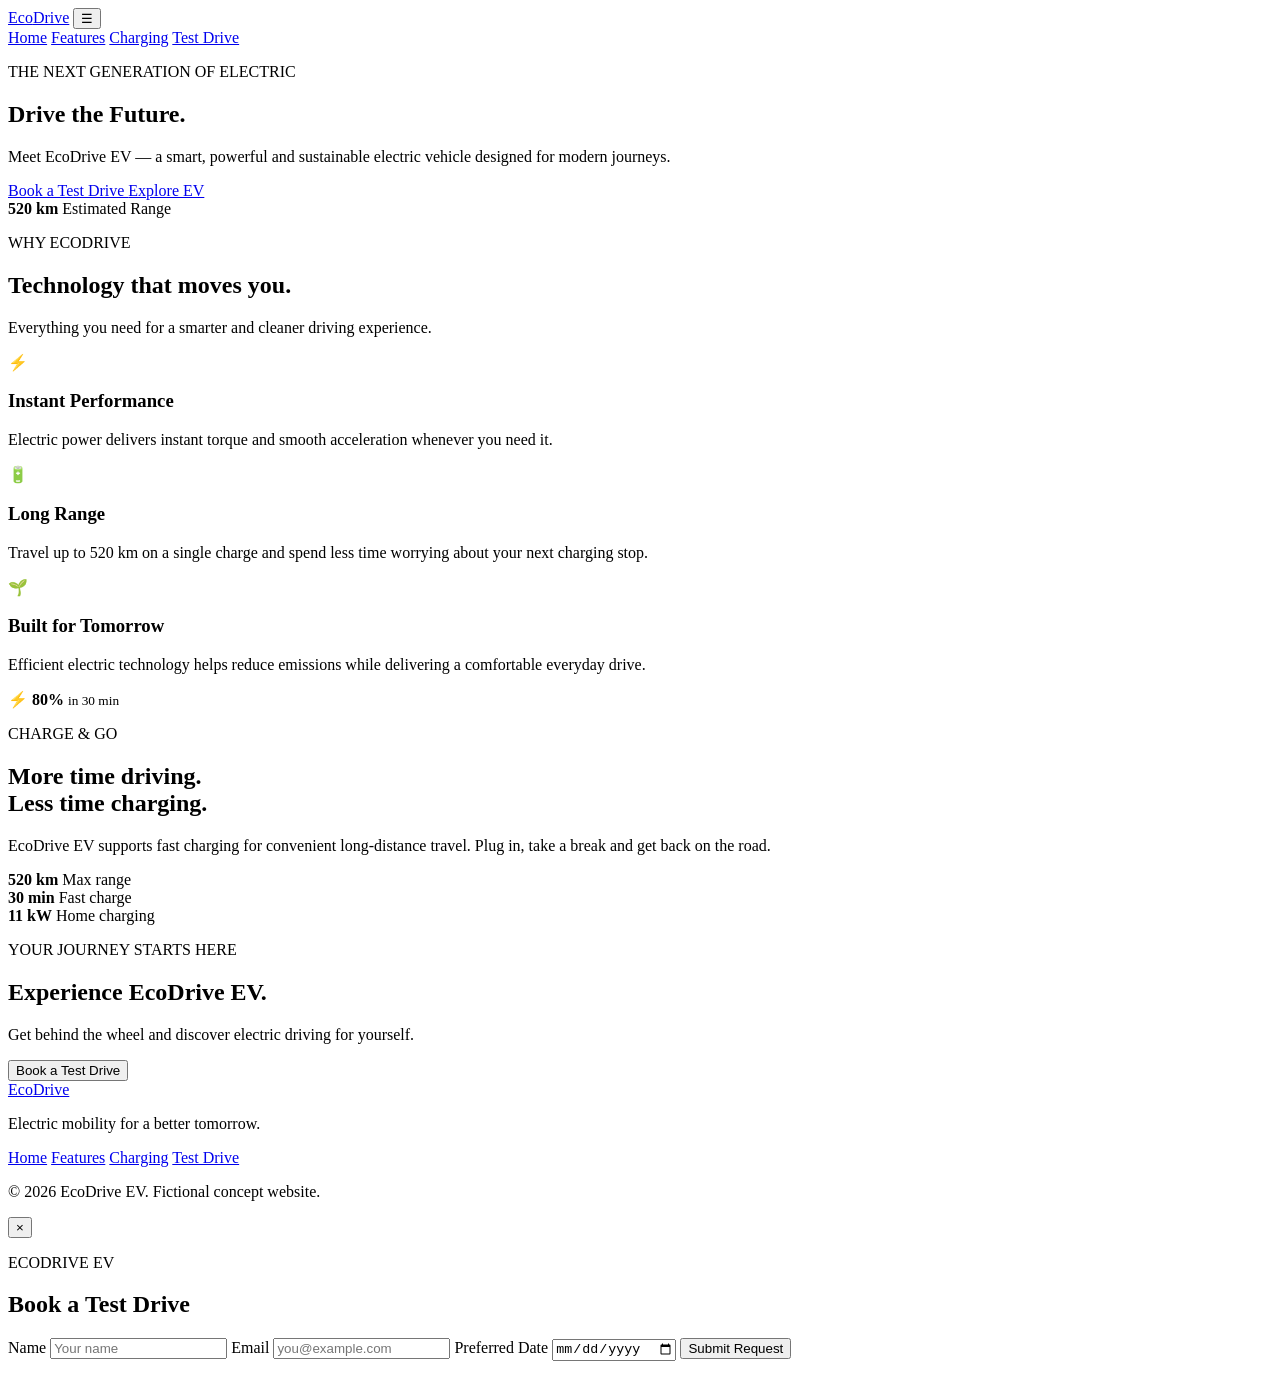
==== index.html @ e0f7246c "Add index.html for EcoDrive EV website This commit adds a new HTML file for the EcoDrive EV website," ====
<!DOCTYPE html>
<html lang="en">
<head>
  <meta charset="UTF-8">
  <meta name="viewport" content="width=device-width, initial-scale=1.0">

  <title>EcoDrive EV | Drive the Future</title>
  <meta name="description" content="EcoDrive EV — a fictional electric vehicle built for the future.">

  <link rel="stylesheet" href="style.css">
</head>

<body>

  <!-- Navigation -->
  <header class="navbar">
    <div class="container nav-container">
      <a href="#" class="logo">Eco<span>Drive</span></a>

      <button class="menu-toggle" id="menuToggle" aria-label="Toggle navigation">
        ☰
      </button>

      <nav id="navMenu">
        <a href="#home">Home</a>
        <a href="#features">Features</a>
        <a href="#charging">Charging</a>
        <a href="#test-drive">Test Drive</a>
      </nav>
    </div>
  </header>


  <!-- Hero Section -->
  <main>

    <section class="hero" id="home">
      <div class="container hero-content">

        <div class="hero-text">
          <p class="eyebrow">THE NEXT GENERATION OF ELECTRIC</p>

          <h1>
            Drive the
            <span>Future.</span>
          </h1>

          <p class="hero-description">
            Meet EcoDrive EV — a smart, powerful and sustainable electric
            vehicle designed for modern journeys.
          </p>

          <div class="hero-buttons">
            <a href="#test-drive" class="btn btn-primary">
              Book a Test Drive
            </a>

            <a href="#features" class="btn btn-secondary">
              Explore EV
            </a>
          </div>
        </div>

        <div class="car-card">
          <div class="car-glow"></div>
          <div class="car">
            <div class="car-roof"></div>
            <div class="car-window"></div>
            <div class="car-body"></div>
            <div class="wheel wheel-left"></div>
            <div class="wheel wheel-right"></div>
            <div class="headlight"></div>
          </div>

          <div class="range-badge">
            <strong>520 km</strong>
            <span>Estimated Range</span>
          </div>
        </div>

      </div>
    </section>


    <!-- Features -->
    <section class="features section" id="features">
      <div class="container">

        <div class="section-heading">
          <p class="eyebrow">WHY ECODRIVE</p>
          <h2>Technology that moves you.</h2>
          <p>
            Everything you need for a smarter and cleaner driving experience.
          </p>
        </div>

        <div class="feature-grid">

          <article class="feature-card">
            <div class="feature-icon">⚡</div>
            <h3>Instant Performance</h3>
            <p>
              Electric power delivers instant torque and smooth acceleration
              whenever you need it.
            </p>
          </article>

          <article class="feature-card">
            <div class="feature-icon">🔋</div>
            <h3>Long Range</h3>
            <p>
              Travel up to 520 km on a single charge and spend less time
              worrying about your next charging stop.
            </p>
          </article>

          <article class="feature-card">
            <div class="feature-icon">🌱</div>
            <h3>Built for Tomorrow</h3>
            <p>
              Efficient electric technology helps reduce emissions while
              delivering a comfortable everyday drive.
            </p>
          </article>

        </div>
      </div>
    </section>


    <!-- Charging Section -->
    <section class="charging section" id="charging">
      <div class="container charging-container">

        <div class="charging-visual">
          <div class="charging-circle">
            <span class="charging-icon">⚡</span>
            <strong>80%</strong>
            <small>in 30 min</small>
          </div>
        </div>

        <div class="charging-content">
          <p class="eyebrow">CHARGE & GO</p>

          <h2>More time driving.<br>Less time charging.</h2>

          <p>
            EcoDrive EV supports fast charging for convenient long-distance
            travel. Plug in, take a break and get back on the road.
          </p>

          <div class="charging-stats">
            <div>
              <strong>520 km</strong>
              <span>Max range</span>
            </div>

            <div>
              <strong>30 min</strong>
              <span>Fast charge</span>
            </div>

            <div>
              <strong>11 kW</strong>
              <span>Home charging</span>
            </div>
          </div>
        </div>

      </div>
    </section>


    <!-- Test Drive CTA -->
    <section class="test-drive section" id="test-drive">
      <div class="container test-drive-box">

        <div>
          <p class="eyebrow">YOUR JOURNEY STARTS HERE</p>
          <h2>Experience EcoDrive EV.</h2>
          <p>
            Get behind the wheel and discover electric driving for yourself.
          </p>
        </div>

        <button class="btn btn-light" id="testDriveBtn">
          Book a Test Drive
        </button>

      </div>
    </section>

  </main>


  <!-- Footer -->
  <footer class="footer">
    <div class="container footer-container">

      <div>
        <a href="#" class="logo">Eco<span>Drive</span></a>
        <p>Electric mobility for a better tomorrow.</p>
      </div>

      <div class="footer-links">
        <a href="#home">Home</a>
        <a href="#features">Features</a>
        <a href="#charging">Charging</a>
        <a href="#test-drive">Test Drive</a>
      </div>

      <p class="copyright">
        © 2026 EcoDrive EV. Fictional concept website.
      </p>

    </div>
  </footer>


  <!-- Test Drive Modal -->
  <div class="modal" id="testDriveModal">
    <div class="modal-content">

      <button class="modal-close" id="modalClose" aria-label="Close">
        ×
      </button>

      <p class="eyebrow">ECODRIVE EV</p>
      <h2>Book a Test Drive</h2>

      <form id="testDriveForm">

        <label for="name">Name</label>
        <input type="text" id="name" placeholder="Your name" required>

        <label for="email">Email</label>
        <input type="email" id="email" placeholder="you@example.com" required>

        <label for="date">Preferred Date</label>
        <input type="date" id="date" required>

        <button type="submit" class="btn btn-primary">
          Submit Request
        </button>

      </form>

      <p id="formMessage" class="form-message"></p>

    </div>
  </div>


  <script src="script.js"></script>
</body>
</html>
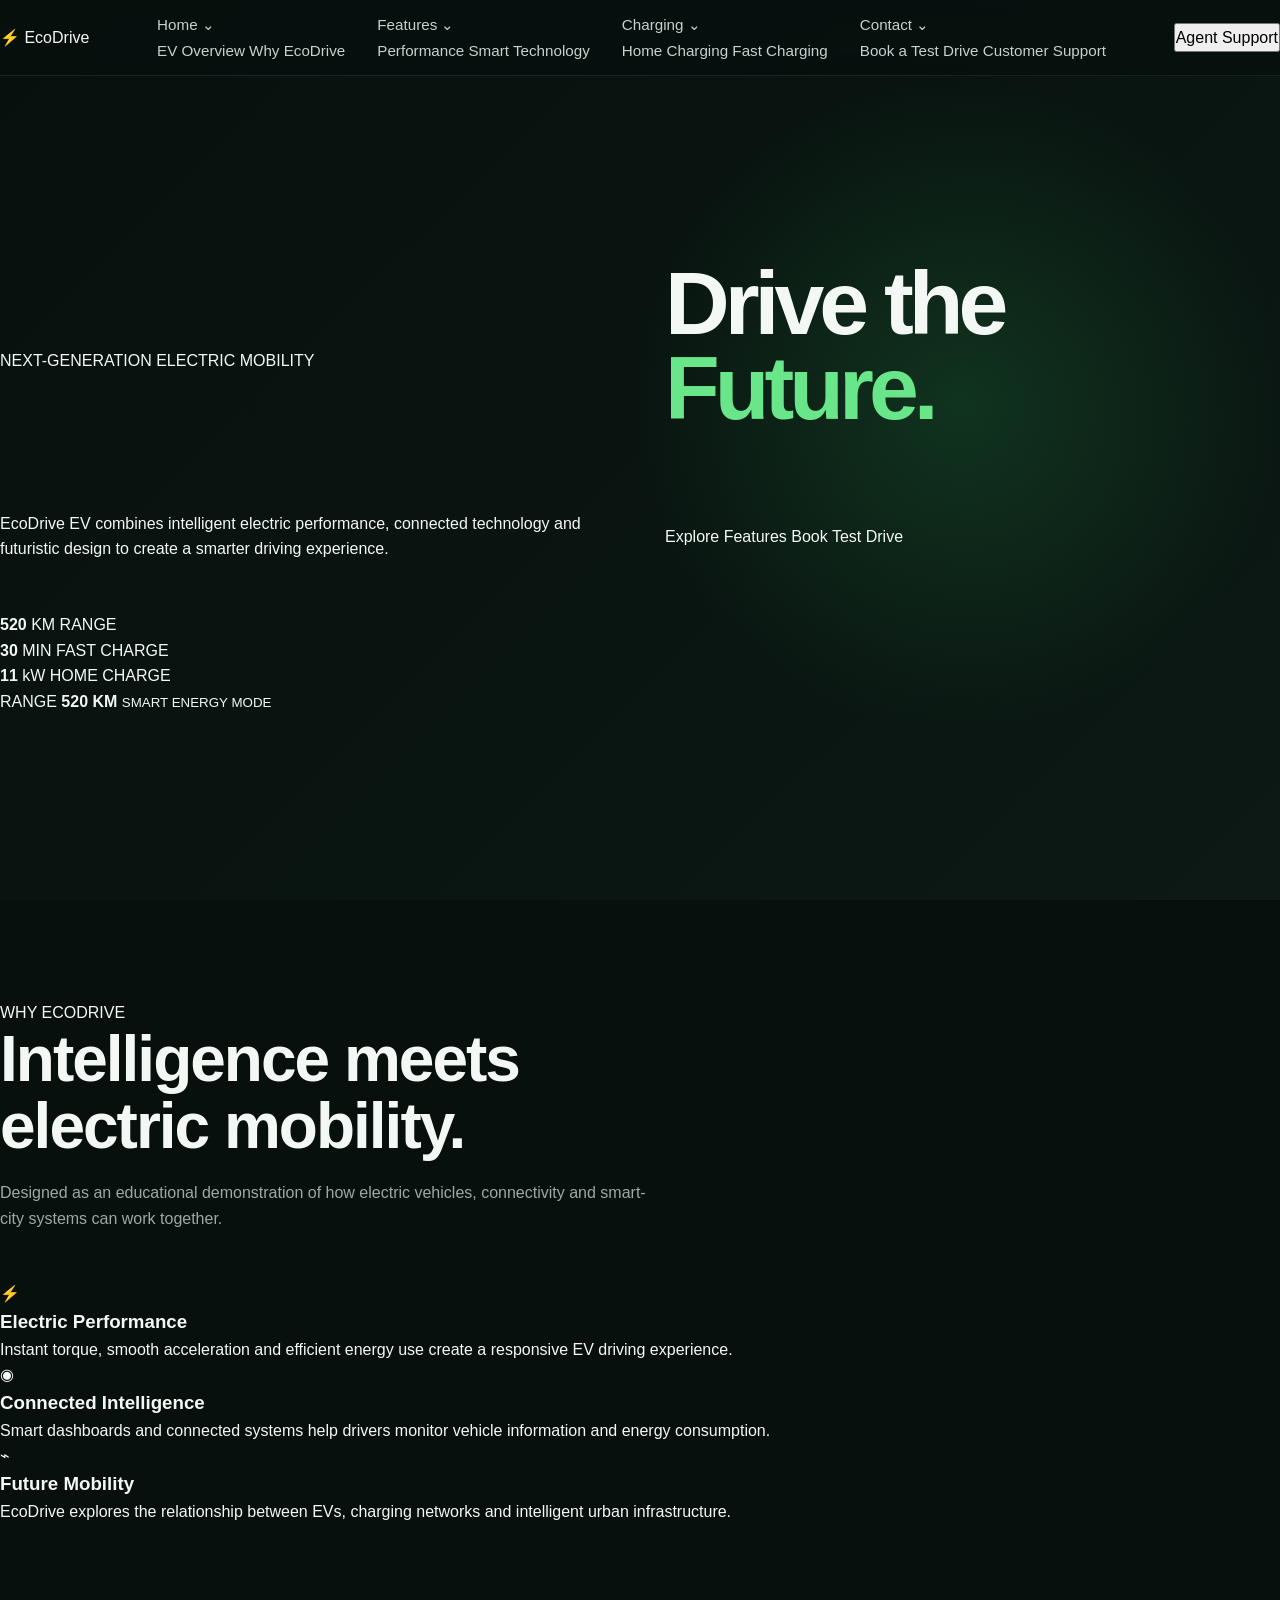
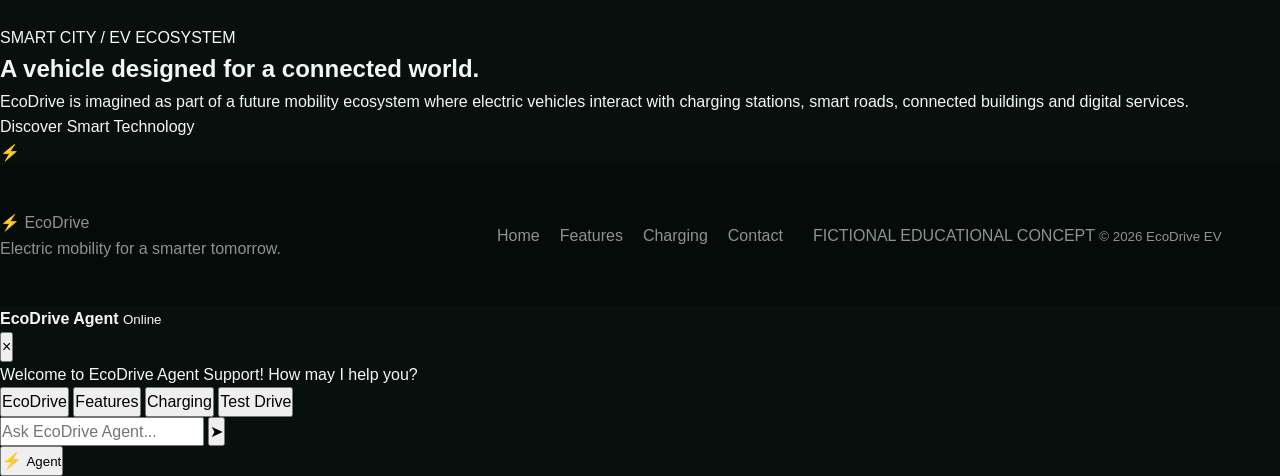
==== commit 73eca7af: "Refactor index.html for improved structure and content" ====
--- a/index.html
+++ b/index.html
@@ -1,257 +1,484 @@
 <!DOCTYPE html>
 <html lang="en">
 <head>
-  <meta charset="UTF-8">
-  <meta name="viewport" content="width=device-width, initial-scale=1.0">
-
-  <title>EcoDrive EV | Drive the Future</title>
-  <meta name="description" content="EcoDrive EV — a fictional electric vehicle built for the future.">
-
-  <link rel="stylesheet" href="style.css">
+    <meta charset="UTF-8">
+    <meta name="viewport" content="width=device-width, initial-scale=1.0">
+
+    <title>EcoDrive EV | Futuristic Electric Mobility</title>
+
+    <meta name="description"
+          content="EcoDrive EV - a fictional futuristic electric vehicle and smart mobility concept.">
+
+    <link rel="stylesheet" href="style.css">
 </head>
 
 <body>
 
-  <!-- Navigation -->
-  <header class="navbar">
-    <div class="container nav-container">
-      <a href="#" class="logo">Eco<span>Drive</span></a>
-
-      <button class="menu-toggle" id="menuToggle" aria-label="Toggle navigation">
-        ☰
-      </button>
-
-      <nav id="navMenu">
-        <a href="#home">Home</a>
-        <a href="#features">Features</a>
-        <a href="#charging">Charging</a>
-        <a href="#test-drive">Test Drive</a>
-      </nav>
-    </div>
-  </header>
-
-
-  <!-- Hero Section -->
-  <main>
-
-    <section class="hero" id="home">
-      <div class="container hero-content">
-
-        <div class="hero-text">
-          <p class="eyebrow">THE NEXT GENERATION OF ELECTRIC</p>
-
-          <h1>
-            Drive the
-            <span>Future.</span>
-          </h1>
-
-          <p class="hero-description">
-            Meet EcoDrive EV — a smart, powerful and sustainable electric
-            vehicle designed for modern journeys.
-          </p>
-
-          <div class="hero-buttons">
-            <a href="#test-drive" class="btn btn-primary">
-              Book a Test Drive
+<!-- ================= NAVIGATION ================= -->
+
+<header class="navbar">
+
+    <div class="nav-container">
+
+        <a href="index.html" class="brand">
+            <span class="brand-icon">⚡</span>
+            Eco<span>Drive</span>
+        </a>
+
+        <button class="menu-toggle"
+                id="menuToggle"
+                aria-label="Open navigation">
+            ☰
+        </button>
+
+        <nav class="main-nav" id="mainNav">
+
+            <!-- HOME -->
+            <div class="nav-dropdown">
+
+                <a href="index.html" class="nav-link">
+                    Home <span>⌄</span>
+                </a>
+
+                <div class="dropdown-menu">
+
+                    <a href="index.html#overview">
+                        EV Overview
+                    </a>
+
+                    <a href="index.html#why-ecodrive">
+                        Why EcoDrive
+                    </a>
+
+                </div>
+
+            </div>
+
+
+            <!-- FEATURES -->
+            <div class="nav-dropdown">
+
+                <a href="features.html" class="nav-link">
+                    Features <span>⌄</span>
+                </a>
+
+                <div class="dropdown-menu">
+
+                    <a href="features.html#performance">
+                        Performance
+                    </a>
+
+                    <a href="features.html#smart-tech">
+                        Smart Technology
+                    </a>
+
+                </div>
+
+            </div>
+
+
+            <!-- CHARGING -->
+            <div class="nav-dropdown">
+
+                <a href="charging.html" class="nav-link">
+                    Charging <span>⌄</span>
+                </a>
+
+                <div class="dropdown-menu">
+
+                    <a href="charging.html#home-charging">
+                        Home Charging
+                    </a>
+
+                    <a href="charging.html#fast-charging">
+                        Fast Charging
+                    </a>
+
+                </div>
+
+            </div>
+
+
+            <!-- CONTACT -->
+            <div class="nav-dropdown">
+
+                <a href="contact.html" class="nav-link">
+                    Contact <span>⌄</span>
+                </a>
+
+                <div class="dropdown-menu">
+
+                    <a href="contact.html#test-drive">
+                        Book a Test Drive
+                    </a>
+
+                    <a href="contact.html#support">
+                        Customer Support
+                    </a>
+
+                </div>
+
+            </div>
+
+        </nav>
+
+        <button class="nav-cta" data-open-chat>
+            Agent Support
+        </button>
+
+    </div>
+
+</header>
+
+
+<!-- ================= HERO ================= -->
+
+<main>
+
+<section class="hero" id="overview">
+
+    <div class="hero-grid">
+
+        <div class="hero-content reveal">
+
+            <div class="cyber-label">
+                NEXT-GENERATION ELECTRIC MOBILITY
+            </div>
+
+            <h1>
+                Drive the
+                <span>Future.</span>
+            </h1>
+
+            <p class="hero-text">
+                EcoDrive EV combines intelligent electric performance,
+                connected technology and futuristic design to create
+                a smarter driving experience.
+            </p>
+
+            <div class="hero-actions">
+
+                <a href="features.html"
+                   class="cyber-button primary-button">
+                    Explore Features
+                </a>
+
+                <a href="contact.html#test-drive"
+                   class="cyber-button secondary-button">
+                    Book Test Drive
+                </a>
+
+            </div>
+
+            <div class="hero-stats">
+
+                <div class="stat">
+                    <strong>520</strong>
+                    <span>KM RANGE</span>
+                </div>
+
+                <div class="stat">
+                    <strong>30</strong>
+                    <span>MIN FAST CHARGE</span>
+                </div>
+
+                <div class="stat">
+                    <strong>11</strong>
+                    <span>kW HOME CHARGE</span>
+                </div>
+
+            </div>
+
+        </div>
+
+
+        <!-- Futuristic EV -->
+        <div class="ev-visual reveal">
+
+            <div class="city-grid"></div>
+
+            <div class="energy-ring ring-one"></div>
+            <div class="energy-ring ring-two"></div>
+            <div class="energy-ring ring-three"></div>
+
+            <div class="ev-car">
+
+                <div class="ev-roof"></div>
+
+                <div class="ev-window window-one"></div>
+                <div class="ev-window window-two"></div>
+
+                <div class="ev-body">
+
+                    <div class="ev-light"></div>
+
+                    <div class="ev-front-line"></div>
+
+                </div>
+
+                <div class="ev-wheel wheel-one"></div>
+                <div class="ev-wheel wheel-two"></div>
+
+            </div>
+
+            <div class="range-panel">
+                <span>RANGE</span>
+                <strong>520 KM</strong>
+                <small>SMART ENERGY MODE</small>
+            </div>
+
+        </div>
+
+    </div>
+
+</section>
+
+
+<!-- ================= WHY ECODRIVE ================= -->
+
+<section class="section cyber-section"
+         id="why-ecodrive">
+
+    <div class="section-heading reveal">
+
+        <div class="cyber-label">
+            WHY ECODRIVE
+        </div>
+
+        <h2>
+            Intelligence meets
+            <span>electric mobility.</span>
+        </h2>
+
+        <p>
+            Designed as an educational demonstration of how
+            electric vehicles, connectivity and smart-city systems
+            can work together.
+        </p>
+
+    </div>
+
+
+    <div class="glass-grid">
+
+        <article class="glass-card reveal">
+
+            <div class="card-icon">⚡</div>
+
+            <h3>Electric Performance</h3>
+
+            <p>
+                Instant torque, smooth acceleration and efficient
+                energy use create a responsive EV driving experience.
+            </p>
+
+        </article>
+
+
+        <article class="glass-card reveal">
+
+            <div class="card-icon">◉</div>
+
+            <h3>Connected Intelligence</h3>
+
+            <p>
+                Smart dashboards and connected systems help drivers
+                monitor vehicle information and energy consumption.
+            </p>
+
+        </article>
+
+
+        <article class="glass-card reveal">
+
+            <div class="card-icon">⌁</div>
+
+            <h3>Future Mobility</h3>
+
+            <p>
+                EcoDrive explores the relationship between EVs,
+                charging networks and intelligent urban infrastructure.
+            </p>
+
+        </article>
+
+    </div>
+
+</section>
+
+
+<!-- ================= SMART CITY ================= -->
+
+<section class="smart-city-section">
+
+    <div class="smart-city-content reveal">
+
+        <div class="cyber-label">
+            SMART CITY / EV ECOSYSTEM
+        </div>
+
+        <h2>
+            A vehicle designed
+            for a <span>connected world.</span>
+        </h2>
+
+        <p>
+            EcoDrive is imagined as part of a future mobility
+            ecosystem where electric vehicles interact with
+            charging stations, smart roads, connected buildings
+            and digital services.
+        </p>
+
+        <a href="features.html#smart-tech"
+           class="cyber-button primary-button">
+            Discover Smart Technology
+        </a>
+
+    </div>
+
+    <div class="city-animation">
+
+        <div class="city-building building-one"></div>
+        <div class="city-building building-two"></div>
+        <div class="city-building building-three"></div>
+        <div class="city-building building-four"></div>
+
+        <div class="road-line"></div>
+
+        <div class="city-car">
+            ⚡
+        </div>
+
+    </div>
+
+</section>
+
+</main>
+
+
+<!-- ================= FOOTER ================= -->
+
+<footer class="footer">
+
+    <div class="footer-container">
+
+        <div>
+
+            <a href="index.html" class="brand">
+                <span class="brand-icon">⚡</span>
+                Eco<span>Drive</span>
             </a>
 
-            <a href="#features" class="btn btn-secondary">
-              Explore EV
-            </a>
-          </div>
-        </div>
-
-        <div class="car-card">
-          <div class="car-glow"></div>
-          <div class="car">
-            <div class="car-roof"></div>
-            <div class="car-window"></div>
-            <div class="car-body"></div>
-            <div class="wheel wheel-left"></div>
-            <div class="wheel wheel-right"></div>
-            <div class="headlight"></div>
-          </div>
-
-          <div class="range-badge">
-            <strong>520 km</strong>
-            <span>Estimated Range</span>
-          </div>
-        </div>
-
-      </div>
-    </section>
-
-
-    <!-- Features -->
-    <section class="features section" id="features">
-      <div class="container">
-
-        <div class="section-heading">
-          <p class="eyebrow">WHY ECODRIVE</p>
-          <h2>Technology that moves you.</h2>
-          <p>
-            Everything you need for a smarter and cleaner driving experience.
-          </p>
-        </div>
-
-        <div class="feature-grid">
-
-          <article class="feature-card">
-            <div class="feature-icon">⚡</div>
-            <h3>Instant Performance</h3>
             <p>
-              Electric power delivers instant torque and smooth acceleration
-              whenever you need it.
+                Electric mobility for a smarter tomorrow.
             </p>
-          </article>
-
-          <article class="feature-card">
-            <div class="feature-icon">🔋</div>
-            <h3>Long Range</h3>
-            <p>
-              Travel up to 520 km on a single charge and spend less time
-              worrying about your next charging stop.
-            </p>
-          </article>
-
-          <article class="feature-card">
-            <div class="feature-icon">🌱</div>
-            <h3>Built for Tomorrow</h3>
-            <p>
-              Efficient electric technology helps reduce emissions while
-              delivering a comfortable everyday drive.
-            </p>
-          </article>
-
-        </div>
-      </div>
-    </section>
-
-
-    <!-- Charging Section -->
-    <section class="charging section" id="charging">
-      <div class="container charging-container">
-
-        <div class="charging-visual">
-          <div class="charging-circle">
-            <span class="charging-icon">⚡</span>
-            <strong>80%</strong>
-            <small>in 30 min</small>
-          </div>
-        </div>
-
-        <div class="charging-content">
-          <p class="eyebrow">CHARGE & GO</p>
-
-          <h2>More time driving.<br>Less time charging.</h2>
-
-          <p>
-            EcoDrive EV supports fast charging for convenient long-distance
-            travel. Plug in, take a break and get back on the road.
-          </p>
-
-          <div class="charging-stats">
-            <div>
-              <strong>520 km</strong>
-              <span>Max range</span>
-            </div>
-
-            <div>
-              <strong>30 min</strong>
-              <span>Fast charge</span>
-            </div>
-
-            <div>
-              <strong>11 kW</strong>
-              <span>Home charging</span>
-            </div>
-          </div>
-        </div>
-
-      </div>
-    </section>
-
-
-    <!-- Test Drive CTA -->
-    <section class="test-drive section" id="test-drive">
-      <div class="container test-drive-box">
+
+        </div>
+
+
+        <div class="footer-links">
+
+            <a href="index.html">Home</a>
+            <a href="features.html">Features</a>
+            <a href="charging.html">Charging</a>
+            <a href="contact.html">Contact</a>
+
+        </div>
+
+
+        <div class="footer-note">
+
+            <span>FICTIONAL EDUCATIONAL CONCEPT</span>
+
+            <small>
+                © 2026 EcoDrive EV
+            </small>
+
+        </div>
+
+    </div>
+
+</footer>
+
+
+<!-- ================= CHATBOT ================= -->
+
+<div class="chatbot" id="chatbot">
+
+    <div class="chat-header">
 
         <div>
-          <p class="eyebrow">YOUR JOURNEY STARTS HERE</p>
-          <h2>Experience EcoDrive EV.</h2>
-          <p>
-            Get behind the wheel and discover electric driving for yourself.
-          </p>
-        </div>
-
-        <button class="btn btn-light" id="testDriveBtn">
-          Book a Test Drive
-        </button>
-
-      </div>
-    </section>
-
-  </main>
-
-
-  <!-- Footer -->
-  <footer class="footer">
-    <div class="container footer-container">
-
-      <div>
-        <a href="#" class="logo">Eco<span>Drive</span></a>
-        <p>Electric mobility for a better tomorrow.</p>
-      </div>
-
-      <div class="footer-links">
-        <a href="#home">Home</a>
-        <a href="#features">Features</a>
-        <a href="#charging">Charging</a>
-        <a href="#test-drive">Test Drive</a>
-      </div>
-
-      <p class="copyright">
-        © 2026 EcoDrive EV. Fictional concept website.
-      </p>
-
-    </div>
-  </footer>
-
-
-  <!-- Test Drive Modal -->
-  <div class="modal" id="testDriveModal">
-    <div class="modal-content">
-
-      <button class="modal-close" id="modalClose" aria-label="Close">
-        ×
-      </button>
-
-      <p class="eyebrow">ECODRIVE EV</p>
-      <h2>Book a Test Drive</h2>
-
-      <form id="testDriveForm">
-
-        <label for="name">Name</label>
-        <input type="text" id="name" placeholder="Your name" required>
-
-        <label for="email">Email</label>
-        <input type="email" id="email" placeholder="you@example.com" required>
-
-        <label for="date">Preferred Date</label>
-        <input type="date" id="date" required>
-
-        <button type="submit" class="btn btn-primary">
-          Submit Request
-        </button>
-
-      </form>
-
-      <p id="formMessage" class="form-message"></p>
-
-    </div>
-  </div>
-
-
-  <script src="script.js"></script>
+            <strong>EcoDrive Agent</strong>
+            <span class="online-dot"></span>
+            <small>Online</small>
+        </div>
+
+        <button id="closeChat"
+                aria-label="Close chatbot">
+            ×
+        </button>
+
+    </div>
+
+
+    <div class="chat-messages"
+         id="chatMessages">
+
+        <div class="bot-message">
+            Welcome to EcoDrive Agent Support!
+            How may I help you?
+        </div>
+
+    </div>
+
+
+    <div class="quick-actions">
+
+        <button data-question="Tell me about EcoDrive">
+            EcoDrive
+        </button>
+
+        <button data-question="What are the features?">
+            Features
+        </button>
+
+        <button data-question="Tell me about charging">
+            Charging
+        </button>
+
+        <button data-question="How can I book a test drive?">
+            Test Drive
+        </button>
+
+    </div>
+
+
+    <form class="chat-form" id="chatForm">
+
+        <input type="text"
+               id="chatInput"
+               placeholder="Ask EcoDrive Agent..."
+               autocomplete="off"
+               required>
+
+        <button type="submit">
+            ➤
+        </button>
+
+    </form>
+
+</div>
+
+
+<button class="chat-launcher"
+        id="chatLauncher"
+        aria-label="Open EcoDrive Agent">
+    <span>⚡</span>
+    <small>Agent</small>
+</button>
+
+
+<script src="script.js"></script>
+
 </body>
 </html>
--- a/style.css
+++ b/style.css
@@ -0,0 +1,705 @@
+/* =========================
+   Global Styles
+========================= */
+
+* {
+  margin: 0;
+  padding: 0;
+  box-sizing: border-box;
+}
+
+html {
+  scroll-behavior: smooth;
+}
+
+body {
+  font-family: Arial, Helvetica, sans-serif;
+  background: #07100d;
+  color: #f4f8f5;
+  line-height: 1.6;
+}
+
+a {
+  text-decoration: none;
+  color: inherit;
+}
+
+button,
+input {
+  font: inherit;
+}
+
+.container {
+  width: min(1120px, 92%);
+  margin: auto;
+}
+
+.section {
+  padding: 100px 0;
+}
+
+.eyebrow {
+  color: #69e68a;
+  font-size: 0.78rem;
+  font-weight: 700;
+  letter-spacing: 2px;
+  margin-bottom: 15px;
+}
+
+
+/* =========================
+   Navigation
+========================= */
+
+.navbar {
+  position: fixed;
+  top: 0;
+  left: 0;
+  width: 100%;
+  z-index: 1000;
+  background: rgba(7, 16, 13, 0.85);
+  backdrop-filter: blur(12px);
+  border-bottom: 1px solid rgba(255, 255, 255, 0.08);
+}
+
+.nav-container {
+  height: 75px;
+  display: flex;
+  align-items: center;
+  justify-content: space-between;
+}
+
+.logo {
+  font-size: 1.5rem;
+  font-weight: 800;
+  letter-spacing: -1px;
+}
+
+.logo span {
+  color: #69e68a;
+}
+
+nav {
+  display: flex;
+  gap: 32px;
+}
+
+nav a {
+  color: #c8d1cc;
+  font-size: 0.95rem;
+  transition: 0.3s;
+}
+
+nav a:hover {
+  color: #69e68a;
+}
+
+.menu-toggle {
+  display: none;
+  background: none;
+  border: none;
+  color: white;
+  font-size: 1.7rem;
+  cursor: pointer;
+}
+
+
+/* =========================
+   Hero
+========================= */
+
+.hero {
+  min-height: 100vh;
+  display: flex;
+  align-items: center;
+  padding-top: 75px;
+  background:
+    radial-gradient(circle at 75% 45%, rgba(44, 185, 89, 0.18), transparent 30%),
+    linear-gradient(135deg, #07100d, #0c1914);
+}
+
+.hero-content {
+  display: grid;
+  grid-template-columns: 1fr 1fr;
+  gap: 50px;
+  align-items: center;
+}
+
+.hero h1 {
+  font-size: clamp(3.5rem, 7vw, 6.5rem);
+  line-height: 0.95;
+  letter-spacing: -5px;
+  margin-bottom: 30px;
+}
+
+.hero h1 span {
+  color: #69e68a;
+}
+
+.hero-description {
+  max-width: 550px;
+  color: #aab8af;
+  font-size: 1.1rem;
+  margin-bottom: 35px;
+}
+
+.hero-buttons {
+  display: flex;
+  gap: 15px;
+  flex-wrap: wrap;
+}
+
+
+/* =========================
+   Buttons
+========================= */
+
+.btn {
+  display: inline-block;
+  padding: 14px 24px;
+  border-radius: 8px;
+  border: none;
+  cursor: pointer;
+  font-weight: 700;
+  transition: transform 0.25s, background 0.25s;
+}
+
+.btn:hover {
+  transform: translateY(-2px);
+}
+
+.btn-primary {
+  background: #69e68a;
+  color: #07100d;
+}
+
+.btn-primary:hover {
+  background: #8af0a4;
+}
+
+.btn-secondary {
+  border: 1px solid #496055;
+  color: white;
+}
+
+.btn-secondary:hover {
+  border-color: #69e68a;
+}
+
+.btn-light {
+  background: white;
+  color: #07100d;
+}
+
+
+/* =========================
+   Car Illustration
+========================= */
+
+.car-card {
+  position: relative;
+  height: 430px;
+  display: flex;
+  align-items: center;
+  justify-content: center;
+}
+
+.car-glow {
+  position: absolute;
+  width: 350px;
+  height: 350px;
+  border-radius: 50%;
+  background: #69e68a;
+  opacity: 0.12;
+  filter: blur(60px);
+}
+
+.car {
+  position: relative;
+  width: 390px;
+  height: 130px;
+  z-index: 2;
+}
+
+.car-roof {
+  position: absolute;
+  width: 210px;
+  height: 100px;
+  left: 85px;
+  top: -55px;
+  border-radius: 110px 110px 0 0;
+  background: #23352c;
+  border: 3px solid #69e68a;
+  border-bottom: none;
+}
+
+.car-window {
+  position: absolute;
+  width: 165px;
+  height: 62px;
+  left: 107px;
+  top: -44px;
+  border-radius: 70px 70px 0 0;
+  background: #07100d;
+}
+
+.car-body {
+  position: absolute;
+  width: 100%;
+  height: 100%;
+  border-radius: 70px 90px 30px 30px;
+  background: linear-gradient(145deg, #6ee88c, #1b8e48);
+  box-shadow: 0 20px 50px rgba(0, 0, 0, 0.5);
+}
+
+.wheel {
+  position: absolute;
+  width: 68px;
+  height: 68px;
+  bottom: -28px;
+  background: #080c0a;
+  border: 8px solid #303a35;
+  border-radius: 50%;
+}
+
+.wheel-left {
+  left: 60px;
+}
+
+.wheel-right {
+  right: 60px;
+}
+
+.headlight {
+  position: absolute;
+  right: 8px;
+  top: 35px;
+  width: 25px;
+  height: 15px;
+  border-radius: 50%;
+  background: white;
+  box-shadow: 0 0 20px white;
+}
+
+.range-badge {
+  position: absolute;
+  bottom: 20px;
+  right: 0;
+  padding: 15px 20px;
+  border-radius: 12px;
+  background: rgba(255, 255, 255, 0.08);
+  backdrop-filter: blur(10px);
+  border: 1px solid rgba(255, 255, 255, 0.1);
+  display: flex;
+  flex-direction: column;
+}
+
+.range-badge strong {
+  color: #69e68a;
+  font-size: 1.5rem;
+}
+
+.range-badge span {
+  color: #9eaaa3;
+  font-size: 0.75rem;
+}
+
+
+/* =========================
+   Section Heading
+========================= */
+
+.section-heading {
+  max-width: 650px;
+  margin-bottom: 50px;
+}
+
+.section-heading h2,
+.charging-content h2,
+.test-drive h2 {
+  font-size: clamp(2.3rem, 5vw, 4rem);
+  line-height: 1.05;
+  letter-spacing: -2px;
+  margin-bottom: 20px;
+}
+
+.section-heading > p:last-child {
+  color: #9daaa3;
+}
+
+
+/* =========================
+   Features
+========================= */
+
+.features {
+  background: #0b1712;
+}
+
+.feature-grid {
+  display: grid;
+  grid-template-columns: repeat(3, 1fr);
+  gap: 20px;
+}
+
+.feature-card {
+  padding: 35px;
+  border-radius: 18px;
+  background: #101f18;
+  border: 1px solid #1d3026;
+  transition: 0.3s;
+}
+
+.feature-card:hover {
+  transform: translateY(-6px);
+  border-color: #3e8d58;
+}
+
+.feature-icon {
+  font-size: 2rem;
+  margin-bottom: 25px;
+}
+
+.feature-card h3 {
+  font-size: 1.3rem;
+  margin-bottom: 12px;
+}
+
+.feature-card p {
+  color: #96a59c;
+}
+
+
+/* =========================
+   Charging
+========================= */
+
+.charging {
+  background: #07100d;
+}
+
+.charging-container {
+  display: grid;
+  grid-template-columns: 0.9fr 1.1fr;
+  gap: 80px;
+  align-items: center;
+}
+
+.charging-visual {
+  display: flex;
+  justify-content: center;
+}
+
+.charging-circle {
+  width: 300px;
+  height: 300px;
+  border-radius: 50%;
+  border: 2px solid #69e68a;
+  display: flex;
+  flex-direction: column;
+  justify-content: center;
+  align-items: center;
+  background: radial-gradient(circle, #173522, #09130f);
+  box-shadow: 0 0 80px rgba(105, 230, 138, 0.12);
+}
+
+.charging-icon {
+  font-size: 2rem;
+  margin-bottom: 10px;
+}
+
+.charging-circle strong {
+  font-size: 4rem;
+  color: #69e68a;
+  line-height: 1;
+}
+
+.charging-circle small {
+  color: #a9b6ae;
+  margin-top: 10px;
+}
+
+.charging-content > p:not(.eyebrow) {
+  color: #9daaa3;
+  max-width: 600px;
+}
+
+.charging-stats {
+  display: flex;
+  gap: 35px;
+  margin-top: 35px;
+  flex-wrap: wrap;
+}
+
+.charging-stats div {
+  display: flex;
+  flex-direction: column;
+}
+
+.charging-stats strong {
+  font-size: 1.5rem;
+}
+
+.charging-stats span {
+  color: #7f8d85;
+  font-size: 0.8rem;
+}
+
+
+/* =========================
+   Test Drive
+========================= */
+
+.test-drive {
+  background: #0b1712;
+}
+
+.test-drive-box {
+  padding: 55px;
+  border-radius: 24px;
+  background: linear-gradient(110deg, #163c25, #10251a);
+  display: flex;
+  align-items: center;
+  justify-content: space-between;
+  gap: 30px;
+}
+
+.test-drive-box p:last-child {
+  color: #a9b7af;
+}
+
+
+/* =========================
+   Footer
+========================= */
+
+.footer {
+  padding: 45px 0;
+  background: #050b08;
+  color: #89958e;
+}
+
+.footer-container {
+  display: grid;
+  grid-template-columns: 1fr auto 1fr;
+  gap: 30px;
+  align-items: center;
+}
+
+.footer .logo {
+  color: white;
+}
+
+.footer-links {
+  display: flex;
+  gap: 20px;
+}
+
+.footer-links a:hover {
+  color: #69e68a;
+}
+
+.copyright {
+  text-align: right;
+  font-size: 0.8rem;
+}
+
+
+/* =========================
+   Modal
+========================= */
+
+.modal {
+  position: fixed;
+  inset: 0;
+  z-index: 2000;
+  display: none;
+  align-items: center;
+  justify-content: center;
+  padding: 20px;
+  background: rgba(0, 0, 0, 0.75);
+}
+
+.modal.active {
+  display: flex;
+}
+
+.modal-content {
+  position: relative;
+  width: min(450px, 100%);
+  padding: 40px;
+  border-radius: 18px;
+  background: #101f18;
+  border: 1px solid #294233;
+}
+
+.modal-content h2 {
+  font-size: 2rem;
+  margin-bottom: 25px;
+}
+
+.modal-close {
+  position: absolute;
+  right: 20px;
+  top: 15px;
+  border: none;
+  background: none;
+  color: white;
+  font-size: 2rem;
+  cursor: pointer;
+}
+
+.modal-content form {
+  display: flex;
+  flex-direction: column;
+}
+
+.modal-content label {
+  margin-bottom: 6px;
+  color: #c1ccc5;
+}
+
+.modal-content input {
+  padding: 13px;
+  margin-bottom: 18px;
+  border-radius: 7px;
+  border: 1px solid #354a3d;
+  background: #07100d;
+  color: white;
+  outline: none;
+}
+
+.modal-content input:focus {
+  border-color: #69e68a;
+}
+
+.form-message {
+  margin-top: 15px;
+  color: #69e68a;
+}
+
+
+/* =========================
+   Responsive
+========================= */
+
+@media (max-width: 800px) {
+
+  .menu-toggle {
+    display: block;
+  }
+
+  nav {
+    position: absolute;
+    top: 75px;
+    left: 0;
+    width: 100%;
+    display: none;
+    flex-direction: column;
+    gap: 0;
+    background: #07100d;
+    border-bottom: 1px solid #1c2b23;
+  }
+
+  nav.active {
+    display: flex;
+  }
+
+  nav a {
+    padding: 16px 4%;
+    border-bottom: 1px solid #17251e;
+  }
+
+  .hero-content {
+    grid-template-columns: 1fr;
+    text-align: center;
+  }
+
+  .hero-description {
+    margin-left: auto;
+    margin-right: auto;
+  }
+
+  .hero-buttons {
+    justify-content: center;
+  }
+
+  .car-card {
+    height: 300px;
+  }
+
+  .car {
+    transform: scale(0.75);
+  }
+
+  .feature-grid {
+    grid-template-columns: 1fr;
+  }
+
+  .charging-container {
+    grid-template-columns: 1fr;
+    gap: 50px;
+  }
+
+  .charging-content {
+    text-align: center;
+  }
+
+  .charging-stats {
+    justify-content: center;
+  }
+
+  .test-drive-box {
+    flex-direction: column;
+    text-align: center;
+  }
+
+  .footer-container {
+    grid-template-columns: 1fr;
+    text-align: center;
+  }
+
+  .footer-links {
+    justify-content: center;
+    flex-wrap: wrap;
+  }
+
+  .copyright {
+    text-align: center;
+  }
+}
+
+
+@media (max-width: 500px) {
+
+  .section {
+    padding: 70px 0;
+  }
+
+  .hero h1 {
+    font-size: 3.5rem;
+    letter-spacing: -3px;
+  }
+
+  .car-card {
+    transform: scale(0.8);
+    margin-top: -20px;
+  }
+
+  .charging-circle {
+    width: 240px;
+    height: 240px;
+  }
+
+  .charging-circle strong {
+    font-size: 3rem;
+  }
+
+  .test-drive-box {
+    padding: 35px 25px;
+  }
+
+  .modal-content {
+    padding: 30px 25px;
+  }
+}
